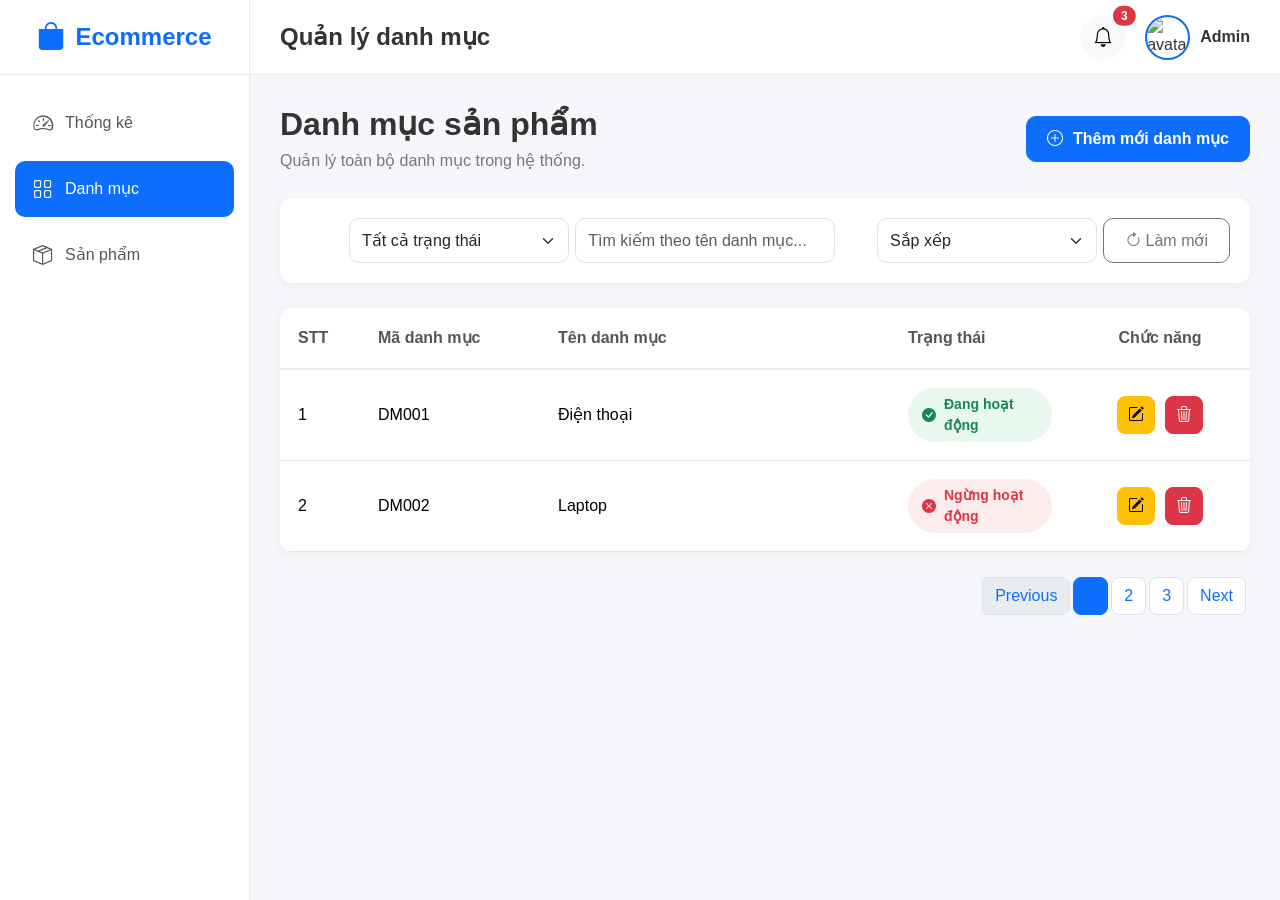
==== PROJECT/category.html @ 9e2a601a "Add files via upload" ====
<!DOCTYPE html>
<html lang="vi">

<head>

    <meta charset="UTF-8">

    <meta name="viewport" content="width=device-width, initial-scale=1.0">

    <title>Quản lý danh mục</title>

    <link href="https://cdn.jsdelivr.net/npm/bootstrap@5.3.3/dist/css/bootstrap.min.css" rel="stylesheet">

    <link rel="stylesheet" href="https://cdn.jsdelivr.net/npm/bootstrap-icons@1.11.3/font/bootstrap-icons.min.css">


    <link rel="stylesheet" href="./CSS/layout.css">

    <link rel="stylesheet" href="./CSS/category.css">

</head>

<body>

    <div class="wrapper">

        <aside class="sidebar">

            <div class="logo">

                <i class="bi bi-bag-fill"></i>

                <span>Ecommerce</span>

            </div>

            <ul class="menu">

                <li>

                    <a href="dashboard.html">

                        <i class="bi bi-speedometer2"></i>

                        <span>Thống kê</span>

                    </a>

                </li>

                <li>

                    <a href="category.html" class="active">

                        <i class="bi bi-grid"></i>

                        <span>Danh mục</span>

                    </a>

                </li>

                <li>

                    <a href="product.html">

                        <i class="bi bi-box-seam"></i>

                        <span>Sản phẩm</span>

                    </a>

                </li>

            </ul>

        </aside>

        <div class="content">

            <header class="header">

                <div class="header-title">

                    <h4>Quản lý danh mục</h4>

                </div>

                <div class="header-right">

                    <button class="btn btn-light position-relative">

                        <i class="bi bi-bell"></i>

                        <span class="position-absolute top-0 start-100 translate-middle badge rounded-pill bg-danger">

                            3

                        </span>

                    </button>

                    <div class="user-info">

                        <img src="assets/avatar.png" alt="avatar">

                        <span>Admin</span>

                    </div>

                </div>

            </header>

            <main class="main">

                <div class="page-header">

                    <div>

                        <h2>

                            Danh mục sản phẩm

                        </h2>

                        <p>

                            Quản lý toàn bộ danh mục trong hệ thống.

                        </p>

                    </div>

                    <button class="btn btn-primary" id="btnAddCategory">

                        <i class="bi bi-plus-circle"></i>

                        Thêm mới danh mục

                    </button>

                </div>

                <div class="toolbar">

                    <div class="row">

                        <div class="col-lg-3">

                            <select id="statusFilter" class="form-select">

                                <option value="All">

                                    Tất cả trạng thái

                                </option>

                                <option value="Active">

                                    Đang hoạt động

                                </option>

                                <option value="Inactive">

                                    Ngừng hoạt động

                                </option>

                            </select>

                        </div>

                        <div class="col-lg-4">

                            <input type="text" id="searchCategory" class="form-control"
                                placeholder="Tìm kiếm theo tên danh mục...">

                        </div>

                        <div class="col-lg-3">

                            <select id="sortCategory" class="form-select">

                                <option value="">

                                    Sắp xếp

                                </option>

                                <option value="az">

                                    Tên A → Z

                                </option>

                                <option value="za">

                                    Tên Z → A

                                </option>

                            </select>

                        </div>

                        <div class="col-lg-2">

                            <button id="btnRefresh" class="btn btn-outline-secondary w-100">

                                <i class="bi bi-arrow-clockwise"></i>

                                Làm mới

                            </button>

                        </div>

                    </div>

                </div>
                <div class="table-container">

                    <table class="table table-hover align-middle">

                        <thead>

                            <tr>

                                <th width="80">STT</th>

                                <th width="180">Mã danh mục</th>

                                <th>Tên danh mục</th>

                                <th width="180">Trạng thái</th>

                                <th width="180" class="text-center">

                                    Chức năng

                                </th>

                            </tr>

                        </thead>

                        <tbody id="categoryList">

                            <!-- Dữ liệu sẽ render bằng JavaScript -->

                            <tr>

                                <td>1</td>

                                <td>DM001</td>

                                <td>Điện thoại</td>

                                <td>

                                    <span class="status active-status">

                                        <i class="bi bi-check-circle-fill"></i>

                                        Đang hoạt động

                                    </span>

                                </td>

                                <td>

                                    <div class="action-group">

                                        <button class="btn btn-warning btn-sm">

                                            <i class="bi bi-pencil-square"></i>

                                        </button>

                                        <button class="btn btn-danger btn-sm">

                                            <i class="bi bi-trash3"></i>

                                        </button>

                                    </div>

                                </td>

                            </tr>

                            <tr>

                                <td>2</td>

                                <td>DM002</td>

                                <td>Laptop</td>

                                <td>

                                    <span class="status inactive-status">

                                        <i class="bi bi-x-circle-fill"></i>

                                        Ngừng hoạt động

                                    </span>

                                </td>

                                <td>

                                    <div class="action-group">

                                        <button class="btn btn-warning btn-sm">

                                            <i class="bi bi-pencil-square"></i>

                                        </button>

                                        <button class="btn btn-danger btn-sm">

                                            <i class="bi bi-trash3"></i>

                                        </button>

                                    </div>

                                </td>

                            </tr>

                        </tbody>

                    </table>

                </div>

                <div class="pagination-box">

                    <nav>

                        <ul class="pagination justify-content-end" id="pagination">

                            <li class="page-item disabled">

                                <a class="page-link">

                                    Previous

                                </a>

                            </li>

                            <li class="page-item active">

                                <a class="page-link">

                                    1

                                </a>

                            </li>

                            <li class="page-item">

                                <a class="page-link">

                                    2

                                </a>

                            </li>

                            <li class="page-item">

                                <a class="page-link">

                                    3

                                </a>

                            </li>

                            <li class="page-item">

                                <a class="page-link">

                                    Next

                                </a>

                            </li>

                        </ul>

                    </nav>

                </div>

            </main>

        </div>

    </div>

    <div class="modal fade" id="categoryModal" tabindex="-1" aria-hidden="true">

        <div class="modal-dialog modal-dialog-centered">

            <div class="modal-content">

                <div class="modal-header">

                    <h4 class="modal-title" id="modalTitle">

                        Thêm mới danh mục

                    </h4>

                    <button type="button" class="btn-close" data-bs-dismiss="modal">

                    </button>

                </div>

                <form id="categoryForm">

                    <div class="modal-body">

                        <div class="mb-3">

                            <label class="form-label">

                                Mã danh mục

                                <span class="text-danger">*</span>

                            </label>

                            <input type="text" id="categoryId" class="form-control" placeholder="Nhập mã danh mục">

                            <small id="idError" class="text-danger"></small>

                        </div>

                        <div class="mb-3">

                            <label class="form-label">

                                Tên danh mục

                                <span class="text-danger">*</span>

                            </label>

                            <input type="text" id="categoryName" class="form-control" placeholder="Nhập tên danh mục">

                            <small id="nameError" class="text-danger"></small>

                        </div>

                        <div class="mb-3">

                            <label class="form-label d-block">

                                Trạng thái

                            </label>

                            <div class="form-check form-check-inline">

                                <input class="form-check-input" type="radio" name="categoryStatus" id="statusActive"
                                    value="Active" checked>

                                <label class="form-check-label" for="statusActive">

                                    Đang hoạt động

                                </label>

                            </div>

                            <div class="form-check form-check-inline">

                                <input class="form-check-input" type="radio" name="categoryStatus" id="statusInactive"
                                    value="Inactive">

                                <label class="form-check-label" for="statusInactive">

                                    Ngừng hoạt động

                                </label>

                            </div>

                        </div>

                    </div>

                    <div class="modal-footer">

                        <button id="btnCancel" type="button" class="btn btn-secondary" data-bs-dismiss="modal">

                            Hủy

                        </button>

                        <button type="submit" id="btnSaveCategory" class="btn btn-primary">

                            Lưu

                        </button>

                    </div>

                </form>

            </div>

        </div>

    </div>

    <script src="https://cdn.jsdelivr.net/npm/bootstrap@5.3.3/dist/js/bootstrap.bundle.min.js"></script>

    <script src="js/category.js"></script>

</body>

</html>
---- PROJECT/CSS/layout.css ----
* {

    margin: 0;

    padding: 0;

    box-sizing: border-box;

}

body {

    background: #f5f6fa;

    font-family: "Segoe UI", sans-serif;

}

.wrapper {

    display: flex;

    min-height: 100vh;

}

/* Sidebar */

.sidebar {

    width: 240px;

    background: white;

    border-right: 1px solid #ddd;

    display: flex;

    flex-direction: column;

}

.logo {

    height: 70px;

    display: flex;

    align-items: center;

    gap: 10px;

    padding: 25px;

    font-size: 22px;

    font-weight: bold;

}

.menu {

    list-style: none;

    padding: 20px 15px;

}

.menu li {

    margin-bottom: 8px;

}

.menu a {

    display: flex;

    align-items: center;

    gap: 12px;

    text-decoration: none;

    color: #444;

    padding: 12px 15px;

    border-radius: 8px;

    transition: .3s;

}

.menu a:hover {

    background: #edf4ff;

}

.menu a.active {

    background: #e4f0ff;

    color: #0d6efd;

}

/* Content */

.content {

    flex: 1;

    display: flex;

    flex-direction: column;

}

/* Header */

.header {

    height: 70px;

    background: white;

    display: flex;

    justify-content: space-between;

    align-items: center;

    padding: 0 30px;

    border-bottom: 1px solid #ddd;

}

.header-right {

    display: flex;

    align-items: center;

    gap: 20px;

}

.header-right i {

    font-size: 20px;

    cursor: pointer;

}

.avatar {

    width: 42px;

    height: 42px;

    border-radius: 50%;

    object-fit: cover;

}

.main {

    flex: 1;

    padding: 35px;

}

.page-title{

    display:flex;

    justify-content:space-between;

    align-items:center;

    margin-bottom:30px;

}

.toolbar{

    display:flex;

    justify-content:flex-end;

    gap:15px;

    margin-bottom:20px;

}

.toolbar select{

    width:220px;

}

.toolbar input{

    width:260px;

}

.table-box{

    background:white;

    border-radius:12px;

    overflow:hidden;

    box-shadow:0 2px 8px rgba(0,0,0,.08);

}

.table{

    margin:0;

}

.table thead{

    background:#f7f8fa;

}

.table th{

    font-weight:600;

    color:#666;

}

.table td{

    height:70px;

}

.status{

    display:inline-block;

    padding:5px 12px;

    border-radius:30px;

    font-size:13px;

    font-weight:500;

}

.active-status{

    background:#e9f8ef;

    color:#18a957;

}

.inactive-status{

    background:#fdeeee;

    color:#e53935;

}

.action{

    display:flex;

    gap:15px;

}

.action i{

    cursor:pointer;

    font-size:18px;

}

.bi-pencil{

    color:#f6a300;

}

.bi-trash{

    color:#ff3d3d;

}

.pagination{

    margin-top:25px;

}

.modal-content{

    border:none;

    border-radius:14px;

}

.modal-header{

    border-bottom:none;

    padding:22px 24px 10px;

}

.modal-body{

    padding:0 24px 24px;

}

.modal-title{

    font-size:26px;

    font-weight:700;

}

.form-label{

    font-weight:600;

}

.text-danger{

    font-size:13px;

}

.modal-footer{

    border-top:none;

}
---- PROJECT/CSS/category.css ----
*{
    margin:0;
    padding:0;
    box-sizing:border-box;
}

body{
    font-family:"Segoe UI",sans-serif;
    background:#f5f7fb;
    color:#333;
}

a{
    text-decoration:none;
}

ul{
    list-style:none;
}

/* ===========================
   LAYOUT
=========================== */

.wrapper{
    display:flex;
    min-height:100vh;
}

/* ===========================
   SIDEBAR
=========================== */

.sidebar{
    width:250px;
    background:#ffffff;
    border-right:1px solid #e9ecef;
    display:flex;
    flex-direction:column;
    position:fixed;
    top:0;
    left:0;
    bottom:0;
    z-index:1000;
}

.logo{
    height:75px;
    display:flex;
    align-items:center;
    justify-content:center;
    gap:10px;
    font-size:24px;
    font-weight:700;
    color:#0d6efd;
    border-bottom:1px solid #ececec;
}

.logo i{
    font-size:28px;
}

/* ===========================
   MENU
=========================== */

.menu{
    padding:20px 15px;
}

.menu li{
    margin-bottom:10px;
}

.menu a{

    display:flex;
    align-items:center;
    gap:12px;

    color:#555;

    padding:13px 18px;

    border-radius:10px;

    transition:.3s;
}

.menu a:hover{

    background:#eef4ff;

    color:#0d6efd;

}

.menu a.active{

    background:#0d6efd;

    color:white;

}

.menu i{

    font-size:20px;

}

/* ===========================
   CONTENT
=========================== */

.content{

    margin-left:250px;

    width:calc(100% - 250px);

    min-height:100vh;

    display:flex;

    flex-direction:column;

}

.header{

    height:75px;

    background:#ffffff;

    border-bottom:1px solid #e9ecef;

    display:flex;

    justify-content:space-between;

    align-items:center;

    padding:0 30px;

    position:sticky;

    top:0;

    z-index:999;

}

.header-title h4{

    margin:0;

    font-size:24px;

    font-weight:700;

    color:#333;

}

.header-right{

    display:flex;

    align-items:center;

    gap:20px;

}

.header-right .btn{

    width:45px;

    height:45px;

    border-radius:50%;

}

.user-info{

    display:flex;

    align-items:center;

    gap:10px;

}

.user-info img{

    width:45px;

    height:45px;

    border-radius:50%;

    object-fit:cover;

    border:2px solid #0d6efd;

}

.user-info span{

    font-weight:600;

}

/* ===========================
   MAIN
=========================== */

.main{

    flex:1;

    padding:30px;

}

/* ===========================
   PAGE HEADER
=========================== */

.page-header{

    display:flex;

    justify-content:space-between;

    align-items:center;

    margin-bottom:25px;

}

.page-header h2{

    font-size:32px;

    font-weight:700;

    margin-bottom:6px;

}

.page-header p{

    color:#777;

    margin:0;

}

.page-header .btn{

    padding:10px 20px;

    border-radius:10px;

    font-weight:600;

}

.page-header .btn i{

    margin-right:6px;

}

/* ===========================
   TOOLBAR
=========================== */

.toolbar{

    background:#ffffff;

    padding:20px;

    border-radius:12px;

    margin-bottom:25px;

    box-shadow:0 2px 10px rgba(0,0,0,.05);

}

.toolbar .row{

    row-gap:15px;

}

.form-control,
.form-select{

    height:45px;

    border-radius:10px;

}

.form-control:focus,
.form-select:focus{

    box-shadow:none;

    border-color:#0d6efd;

}

.toolbar .btn{

    height:45px;

    border-radius:10px;

}

.table-container{

    background:#ffffff;

    border-radius:12px;

    overflow:hidden;

    box-shadow:0 2px 10px rgba(0,0,0,.05);

}

.table{

    margin:0;

}

.table thead{

    background:#f8f9fa;

}

.table th{

    padding:18px;

    font-weight:700;

    color:#555;

    border-bottom:2px solid #e9ecef;

}

.table td{

    padding:18px;

    vertical-align:middle;

}

.table tbody tr{

    transition:.3s;

}

.table tbody tr:hover{

    background:#f5f9ff;

}

/* ===========================
   STATUS
=========================== */

.status{

    display:inline-flex;

    align-items:center;

    gap:8px;

    padding:6px 14px;

    border-radius:30px;

    font-size:14px;

    font-weight:600;

}

.active-status{

    background:#e9f8ef;

    color:#198754;

}

.inactive-status{

    background:#fdecec;

    color:#dc3545;

}

.status i{

    font-size:14px;

}

/* ===========================
   ACTION BUTTON
=========================== */

.action-group{

    display:flex;

    justify-content:center;

    gap:10px;

}

.action-group .btn{

    width:38px;

    height:38px;

    border-radius:8px;

    display:flex;

    align-items:center;

    justify-content:center;

    padding:0;

}

.action-group i{

    font-size:16px;

}

/* ===========================
   PAGINATION
=========================== */

.pagination-box{

    margin-top:25px;

}

.pagination .page-link{

    color:#0d6efd;

    border-radius:8px;

    margin:0 4px;

}

.pagination .page-item.active .page-link{

    background:#0d6efd;

    border-color:#0d6efd;

}

/* ===========================
   MODAL
=========================== */

.modal-content{

    border:none;

    border-radius:16px;

    overflow:hidden;

}

.modal-header{

    padding:20px 25px;

    border-bottom:1px solid #ececec;

}

.modal-title{

    font-size:24px;

    font-weight:700;

}

.modal-body{

    padding:25px;

}

.modal-footer{

    padding:18px 25px;

    border-top:1px solid #ececec;

}

.form-label{

    font-weight:600;

    margin-bottom:8px;

}

.form-check{

    margin-right:20px;

}

.text-danger{

    font-size:13px;

}

/* ===========================
   BUTTON
=========================== */

.btn{

    transition:.25s;

}

.btn:hover{

    transform:translateY(-2px);

}

/* ===========================
   SCROLLBAR
=========================== */

::-webkit-scrollbar{

    width:8px;

}

::-webkit-scrollbar-thumb{

    background:#c7c7c7;

    border-radius:10px;

}

::-webkit-scrollbar-thumb:hover{

    background:#999;

}

/* ===========================
   RESPONSIVE
=========================== */

@media(max-width:992px){

    .sidebar{

        width:80px;

    }

    .sidebar .logo span{

        display:none;

    }

    .sidebar .menu span{

        display:none;

    }

    .content{

        margin-left:80px;

        width:calc(100% - 80px);

    }

}

@media(max-width:768px){

    .page-header{

        flex-direction:column;

        align-items:flex-start;

        gap:20px;

    }

    .toolbar .row{

        row-gap:15px;

    }

    .header{

        padding:0 15px;

    }

}

@media(max-width:576px){

    .main{

        padding:15px;

    }

    .page-header h2{

        font-size:26px;

    }

    .header-title{

        display:none;

    }

}
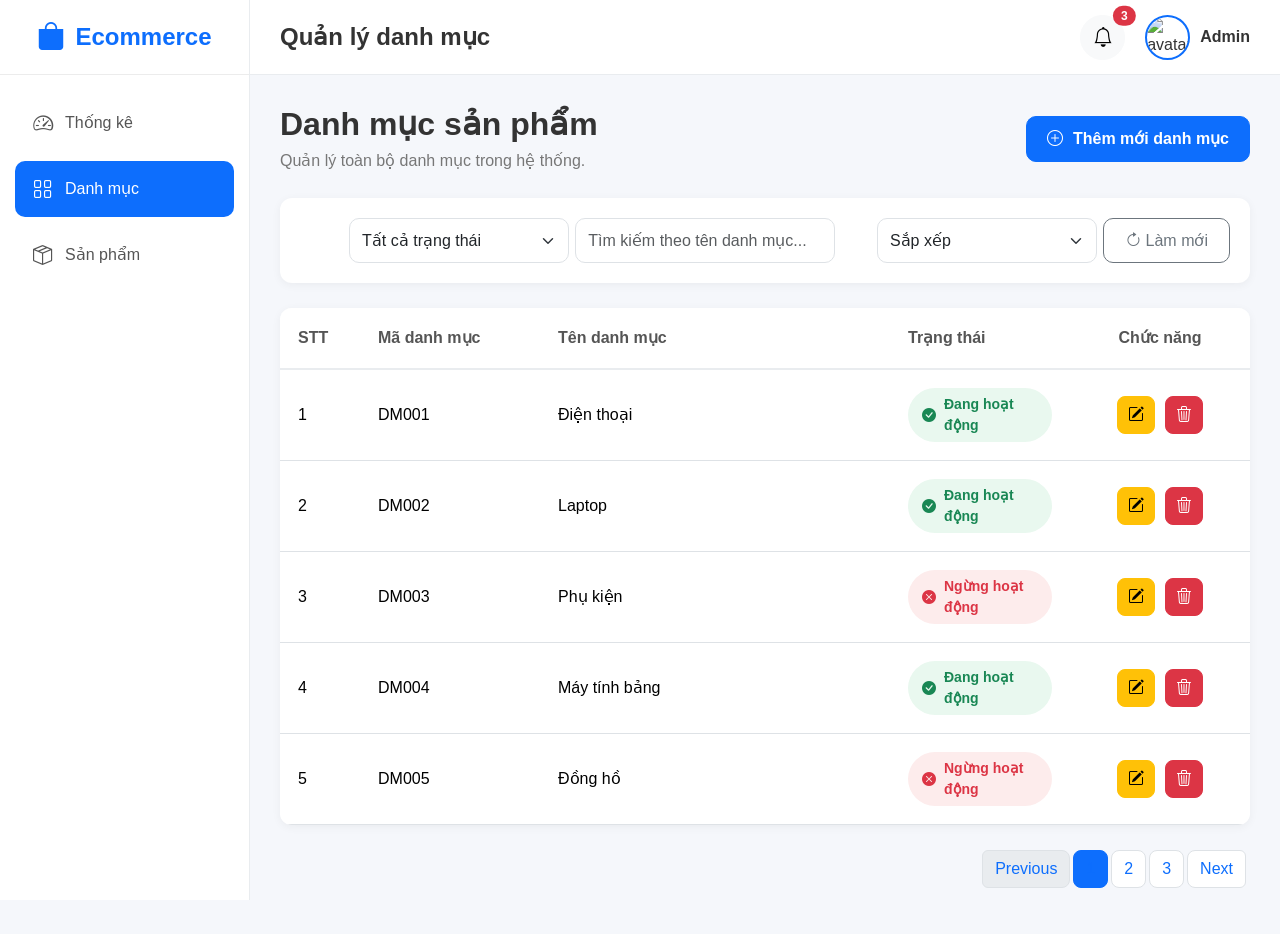
==== commit 8828ec03: "Add files via upload" ====
--- a/PROJECT/category.html
+++ b/PROJECT/category.html
@@ -260,13 +260,7 @@
 
                                 <td>
 
-                                    <span class="status active-status">
-
-                                        <i class="bi bi-check-circle-fill"></i>
-
-                                        Đang hoạt động
-
-                                    </span>
+                                    <span class="status active-status"><i class="bi bi-check-circle-fill"></i>Đang hoạt động</span>
 
                                 </td>
 
@@ -274,6 +268,34 @@
 
                                     <div class="action-group">
 
+                                        <button class="btn btn-warning btn-sm"><i class="bi bi-pencil-square"></i></button>
+
+                                        <button class="btn btn-danger btn-sm"><i class="bi bi-trash3"></i></button>
+
+                                    </div>
+
+                                </td>
+
+                            </tr>
+
+                            <tr>
+
+                                <td>2</td>
+
+                                <td>DM002</td>
+
+                                <td>Laptop</td>
+
+                                <td>
+
+                                    <span class="status inactive-status"><i class="bi bi-x-circle-fill"></i>Ngừng hoạt động</span>
+
+                                </td>
+
+                                <td>
+
+                                    <div class="action-group">
+
                                         <button class="btn btn-warning btn-sm">
 
                                             <i class="bi bi-pencil-square"></i>
@@ -292,48 +314,6 @@
 
                             </tr>
 
-                            <tr>
-
-                                <td>2</td>
-
-                                <td>DM002</td>
-
-                                <td>Laptop</td>
-
-                                <td>
-
-                                    <span class="status inactive-status">
-
-                                        <i class="bi bi-x-circle-fill"></i>
-
-                                        Ngừng hoạt động
-
-                                    </span>
-
-                                </td>
-
-                                <td>
-
-                                    <div class="action-group">
-
-                                        <button class="btn btn-warning btn-sm">
-
-                                            <i class="bi bi-pencil-square"></i>
-
-                                        </button>
-
-                                        <button class="btn btn-danger btn-sm">
-
-                                            <i class="bi bi-trash3"></i>
-
-                                        </button>
-
-                                    </div>
-
-                                </td>
-
-                            </tr>
-
                         </tbody>
 
                     </table>
@@ -358,41 +338,25 @@
 
                             <li class="page-item active">
 
-                                <a class="page-link">
-
-                                    1
-
-                                </a>
+                                <a class="page-link">1</a>
 
                             </li>
 
                             <li class="page-item">
 
-                                <a class="page-link">
-
-                                    2
-
-                                </a>
+                                <a class="page-link">2</a>
 
                             </li>
 
                             <li class="page-item">
 
-                                <a class="page-link">
-
-                                    3
-
-                                </a>
+                                <a class="page-link">3</a>
 
                             </li>
 
                             <li class="page-item">
 
-                                <a class="page-link">
-
-                                    Next
-
-                                </a>
+                                <a class="page-link">Next</a>
 
                             </li>
 
@@ -528,7 +492,7 @@
 
     <script src="https://cdn.jsdelivr.net/npm/bootstrap@5.3.3/dist/js/bootstrap.bundle.min.js"></script>
 
-    <script src="js/category.js"></script>
+    <script src="category.js"></script>
 
 </body>
 
